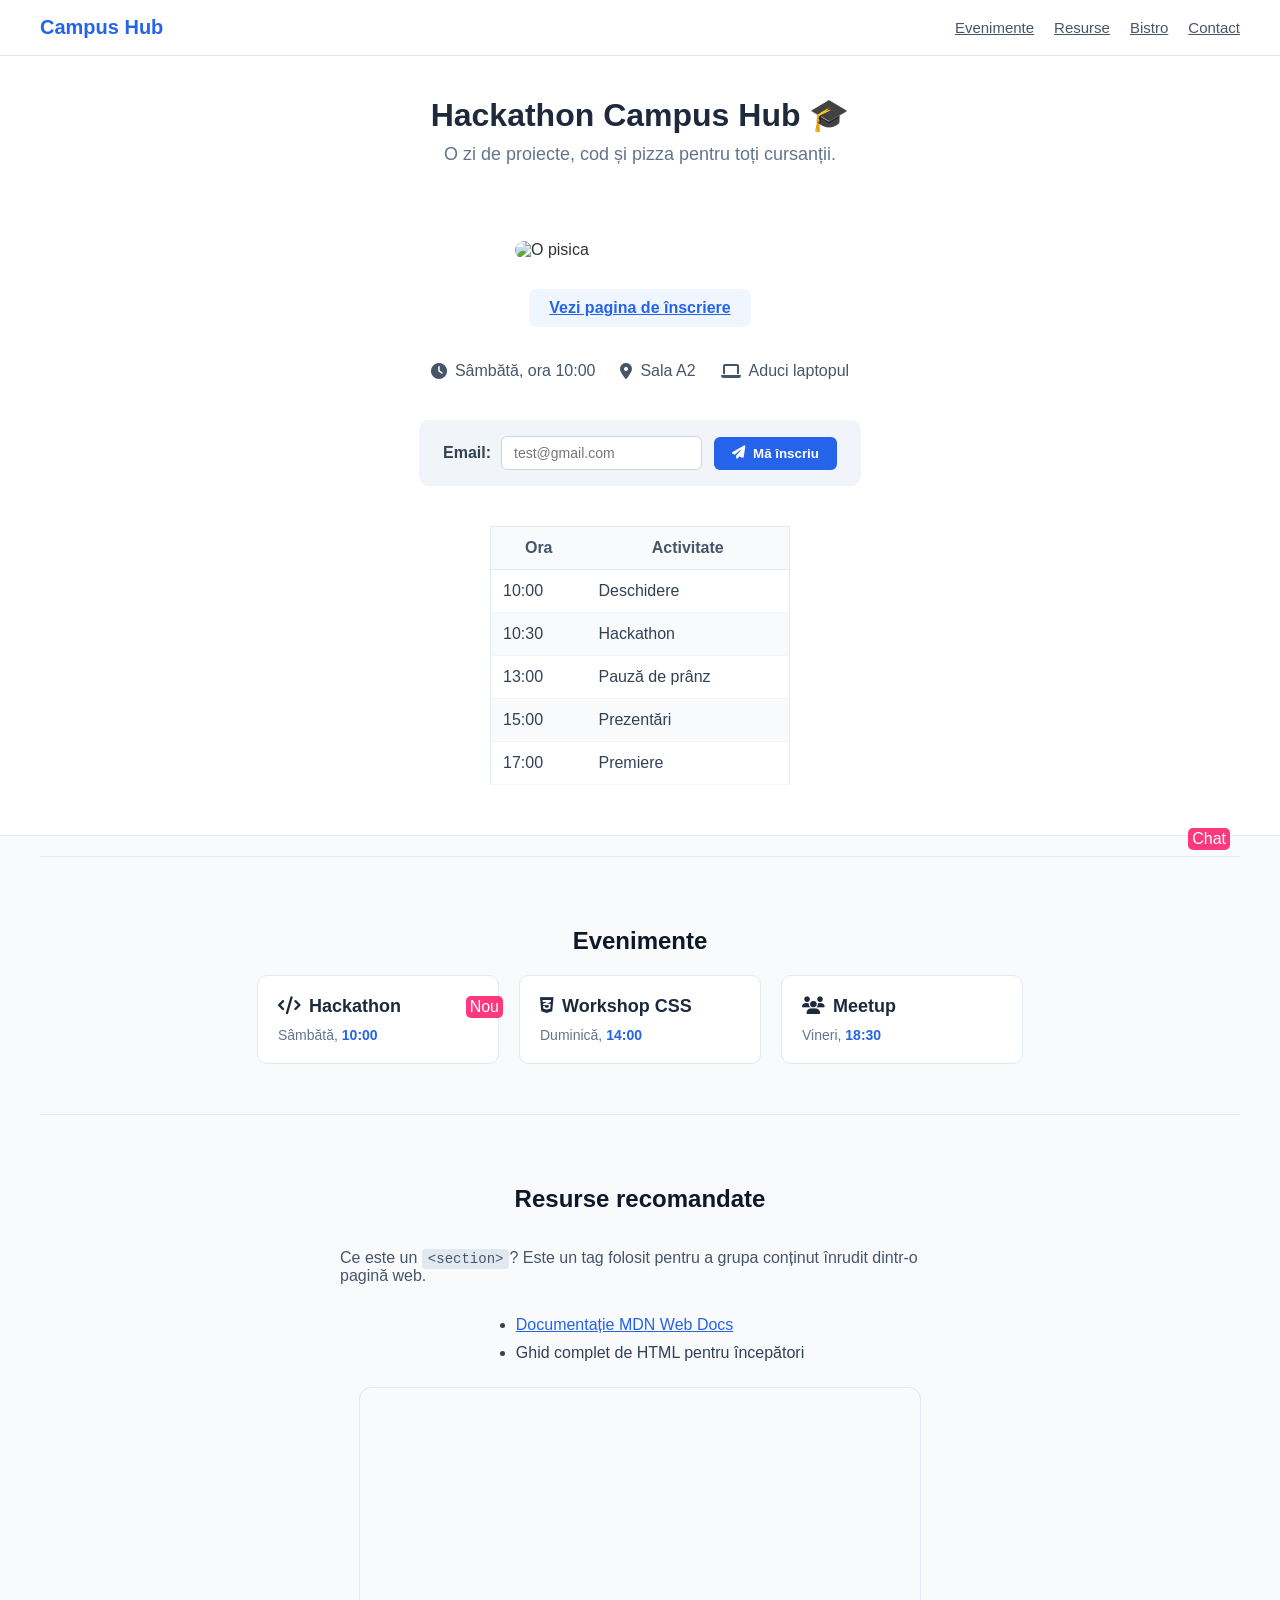
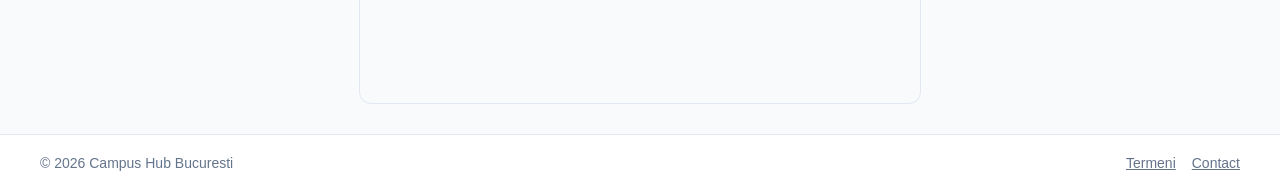
==== index.html @ 8737a5e2 "am adaugat orasul in footer" ====
<!doctype html>
<html lang="en">
  <head>
    <meta charset="UTF-8" />
    <meta name="viewport" content="width=device-width, initial-scale=1.0" />
    <title>Campus HUB</title>

    <link
      rel="stylesheet"
      href="https://cdnjs.cloudflare.com/ajax/libs/font-awesome/6.5.2/css/all.min.css"
    />
    <link rel="stylesheet" href="style.css" />
    <link rel="stylesheet" href="variabile.css" />
  </head>

  <body>
    <header class="header">
      <span class="logo">Campus Hub</span>

      <nav class="nav-list">
        <a href="#">Evenimente</a>
        <a href="#">Resurse</a>
        <a href="bistro/bistro.html">Bistro</a>
        <a href="#">Contact</a>
      </nav>
    </header>

    <section class="hero-section">
      <h1 class="titlu hero-title">Hackathon Campus Hub</h1>

      <p class="titlu hero-subtitle">
        O zi de proiecte, cod și pizza pentru toți cursanții.
      </p>

      <hr class="separator" />

      <img
        class="hero-img"
        src="https://www.humaneworld.org/sites/default/files/styles/responsive_3_4_350w/public/2019/03/aa-stinky-tiny-cats.jpg.webp?h=bf654dbc&itok=0CL5qWj7"
        alt="O pisica"
      />

      <!-- <br /> -->

      <div></div>

      <a
        class="btn-link"
        href="https://developer.mozilla.org/en-US/docs/Web/HTML/Reference/Elements/a"
        target="_blank"
        >Vezi pagina de înscriere</a
      >

      <ul class="info-list">
        <li><i class="fa-solid fa-clock"></i> Sâmbătă, ora 10:00</li>
        <li><i class="fa-solid fa-location-dot"></i> Sala A2</li>
        <li><i class="fa-solid fa-laptop"></i> Aduci laptopul</li>
      </ul>

      <form action="" class="signup-form">
        <label for="" class="form-label">
          Email:
          <input type="text" placeholder="test@gmail.com" class="form-input" />
        </label>

        <button class="btn-submit">
          <i class="fa-solid fa-paper-plane"></i> Mă înscriu
        </button>
      </form>

      <table class="schedule-table">
        <thead>
          <tr>
            <th>Ora</th>
            <th>Activitate</th>
          </tr>
        </thead>

        <tbody>
          <tr>
            <td>10:00</td>
            <td>Deschidere</td>
          </tr>
          <tr>
            <td>10:30</td>
            <td>Hackathon</td>
          </tr>
          <tr>
            <td>13:00</td>
            <td>Pauză de prânz</td>
          </tr>
          <tr>
            <td>15:00</td>
            <td>Prezentări</td>
          </tr>
          <tr>
            <td>17:00</td>
            <td>Premiere</td>
          </tr>
        </tbody>
      </table>
    </section>

    <hr class="separator" />

    <section class="evenimente">
      <h2>Evenimente</h2>

      <!--
        De ce <div> pentru carduri? <div> este un container generic de tip BLOCK:
        ocupă toată lățimea și poate conține alte elemente (titlu, text, etc.).
        <span> este INLINE: potrivit doar pentru o bucată de text din interiorul
        unui rând (ex: data evenimentului colorată), nu pentru a grupa un card întreg.
      -->
      <div class="card-container">
        <div class="card">
          <span class="card-nou">Nou</span>

          <h3><i class="fa-solid fa-code"></i> Hackathon</h3>
          <p>Sâmbătă, <span class="data">10:00</span></p>
        </div>

        <div class="card">
          <h3><i class="fa-brands fa-css3-alt"></i> Workshop CSS</h3>
          <p>Duminică, <span class="data">14:00</span></p>
        </div>

        <div class="card">
          <h3><i class="fa-solid fa-users"></i> Meetup</h3>
          <p>Vineri, <span class="data">18:30</span></p>
        </div>
      </div>
    </section>

    <hr class="separator" />

    <section class="resources-section">
      <h2>Resurse recomandate</h2>

      <p class="resource-description">
        Ce este un <code>&lt;section&gt;</code>? Este un tag folosit pentru a
        grupa conținut înrudit dintr-o pagină web.
      </p>

      <ul class="resources-list">
        <li>
          <a href="https://developer.mozilla.org" target="_blank"
            >Documentație MDN Web Docs</a
          >
        </li>
        <li>Ghid complet de HTML pentru începători</li>
      </ul>

      <iframe
        class="video-embed"
        width="560"
        height="315"
        src="https://www.youtube.com/embed/dQw4w9WgXcQ"
        title="YouTube video player"
        frameborder="0"
        allow="
          accelerometer;
          autoplay;
          clipboard-write;
          encrypted-media;
          gyroscope;
          picture-in-picture;
        "
        allowfullscreen
      >
      </iframe>
    </section>

    <!--
      TEMA DE ACASĂ (sesiunea 4): footer cu Flexbox.
      <footer> este tag-ul semantic pentru partea de jos a paginii: îi spune
      browserului și cititoarelor de ecran "aici se termină pagina".
      Are două copii directe: un <span> cu textul și un <nav> cu linkurile.
      Flexbox aranjează doar copiii DIRECȚI, de aceea linkurile stau într-un <nav>.
    -->
    <footer class="footer">
      <span>© 2026 Campus Hub Bucuresti</span>

      <nav class="footer-links">
        <a href="#">Termeni</a>
        <a href="#">Contact</a>
      </nav>
    </footer>

    <span class="card-nou chat-wid">Chat</span>
  </body>
</html>
---- style.css ----
/* Stiluri Generale */
body {
  font-family: "Segoe UI", Tahoma, Geneva, Verdana, sans-serif;
  color: #333333;
  background-color: #f8fafc;
  margin: 0;
  padding: 0;
}

/* Header & Navigare */
.header {
  display: flex;
  justify-content: space-between;
  align-items: center;
  background-color: #ffffff;
  padding: 16px 40px;
  border-bottom: 1px solid #e2e8f0;

  position: sticky;
  top: 0;
  z-index: 10;
}

.logo {
  font-size: 20px;
  font-weight: 700;
  color: #2563eb;
}

.nav-list {
  display: flex;
  gap: 20px;
  align-items: center;
}

.nav-list a {
  color: #475569;
  font-size: 15px;
  font-weight: 500;
}

a {
  color: #2563eb;
}

/* Secțiuni și Separatore */
section {
  padding: 30px 40px;
  display: flex;
  flex-direction: column;
  align-items: center;
}

.separator {
  border: 0;
  border-top: 1px solid #e2e8f0;
  margin: 20px 40px;
}

/* Secțiunea Hero / Principală */
.hero-section {
  background-color: #ffffff;
  border-bottom: 1px solid #e2e8f0;
}

.hero-title {
  font-size: 2rem;
  font-weight: 700;
  color: #1e293b;
  margin: 10px 0;
}

/* Diferența dintre pseudo-clasă și pseudo-element:
   - pseudo-clasa (:hover) stilizează elementul existent într-o anumită stare
     (ex. când mouse-ul este deasupra lui);
   - pseudo-elementul (::after) creează o parte nouă, virtuală, a elementului
     (ex. un emoji adăugat după text, care nu există în HTML). */

/* Pseudo-clasă: la hover se schimbă culoarea */
.hero-title:hover {
  color: #2563eb;
}

/* Pseudo-element: emoji după titlu */
.hero-title::after {
  content: " 🎓";
}

.hero-subtitle {
  font-size: 1.125rem;
  text-align: center;
  font-weight: 400;
  color: #64748b;
  margin: 0 0 20px 0;
}

.hero-img {
  width: 250px;
  max-width: 100%;
  border-radius: 12px;
  margin: 15px 0;

  top: 100px;
}

.btn-link {
  display: flex;
  align-items: center;
  justify-content: center;
  background-color: #eff6ff;
  color: #2563eb;
  padding: 10px 20px;
  border-radius: 8px;
  font-weight: 600;
  margin: 15px 0;
}

/* Liste de informații */
.info-list {
  display: flex;
  gap: 25px;
  padding: 0;
  margin: 20px 0;
}

.info-list li {
  display: flex;
  align-items: center;
  gap: 8px;
  color: #475569;
  font-weight: 500;
}

/* Formular înscriere */
.signup-form {
  display: flex;
  align-items: center;
  gap: 12px;
  background-color: #f1f5f9;
  padding: 16px 24px;
  border-radius: 10px;
  margin: 20px 0;
}

.form-label {
  display: flex;
  align-items: center;
  gap: 10px;
  font-weight: 600;
  color: #334155;
}

.form-input {
  padding: 8px 12px;
  border: 1px solid #cbd5e1;
  border-radius: 6px;
  font-size: 14px;
}

.btn-submit {
  display: flex;
  align-items: center;
  gap: 8px;
  background-color: #2563eb;
  color: #ffffff;
  border: none;
  padding: 9px 18px;
  border-radius: 6px;
  font-weight: 600;
}

/* Tabel */
.schedule-table {
  border-collapse: collapse;
  margin: 20px 0;
  width: 100%;
  max-width: 300px;
  background-color: #ffffff;
  border: 1px solid #e2e8f0;
  border-radius: 8px;
}

.schedule-table th {
  background-color: #f8fafc;
  color: #475569;
  font-weight: 600;
  padding: 12px;
  border-bottom: 1px solid #e2e8f0;
}

.schedule-table td {
  padding: 12px;
  color: #334155;
  border-bottom: 1px solid #f1f5f9;
}

/* Carduri Evenimente */
.evenimente h2,
.resources-section h2 {
  font-size: 24px;
  color: #0f172a;
  margin-bottom: 20px;
}

.card-container {
  display: flex;
  gap: 20px;
  justify-content: center;
  position: relative;
}

.card {
  background-color: #ffffff;
  border: 1px solid #e2e8f0;
  border-radius: 10px;
  padding: 20px;
  width: 200px;
  display: flex;
  flex-direction: column;
  gap: 10px;
  position: relative;
}

/* Tema sesiunii 7: transition pe .card (nu pe :hover), ca să meargă și la întoarcere */
.card {
  transition:
    box-shadow 0.3s ease,
    top 0.3s ease;
}

.card:hover {
  position: relative;
  top: -14px;
  box-shadow: 0 10px 24px blue;
}

#card-active {
  background-color: #1ef23a;
  right: 14px;
  z-index: 3;
}

.card-nou {
  color: white;
  padding: 2px 4px;
  border-radius: 5px;
  background-color: #fc397d;

  position: absolute;
  right: -5px;
  z-index: 2;
  /* top: -5; */
}

/* .card */

.card h3 {
  margin: 0;
  font-size: 18px;
  color: #1e293b;
  display: flex;
  align-items: center;
  gap: 8px;
}

.card p {
  margin: 0;
  color: #64748b;
  font-size: 14px;
}

.data {
  color: #2563eb;
  font-weight: 700;
}

/* Secțiunea Resurse */
.resource-description {
  color: #475569;
  max-width: 600px;
  margin-bottom: 15px;
}

code {
  background-color: #e2e8f0;
  padding: 2px 6px;
  border-radius: 4px;
  font-size: 14px;
}

.resources-list {
  display: flex;
  flex-direction: column;
  gap: 10px;
  margin-bottom: 25px;
}

.resources-list li {
  color: #334155;
}

.video-embed {
  width: 100%;
  max-width: 560px;
  height: auto;
  aspect-ratio: 16 / 9;
  border-radius: 12px;
  border: 1px solid #e2e8f0;
}

/* Footer */
.footer {
  display: flex;
  justify-content: space-between;
  align-items: center;
  background-color: #ffffff;
  padding: 20px 40px;
  border-top: 1px solid #e2e8f0;
  color: #64748b;
  font-size: 14px;
}

.footer-links {
  display: flex;
  gap: 16px;
}

.footer-links a {
  color: #64748b;
  font-weight: 500;
}

.chat-wid {
  position: fixed;
  right: 50px;
  bottom: 50px;
}

/* min-width =  */
/* width = doar daca ecranul === width */
/* max-width = de la 0 pana la max */

@media (max-width: 768px) {
  .header {
    padding: 12px 20px;
  }

  .nav-list {
    gap: 12px;
  }

  section {
    padding: 24px 20px;
  }

  .hero-title {
    font-size: 1.5rem;
    text-align: center;
  }

  .info-list {
    flex-direction: column;
    align-items: flex-start;
    gap: 12px;
  }

  .signup-form {
    flex-direction: column;
    align-items: stretch;
  }

  .form-label {
    flex-direction: column;
    align-items: flex-start;
  }

  .form-input,
  .btn-submit {
    box-sizing: border-box;
    width: 100%;
  }

  .btn-submit {
    justify-content: center;
  }

  .card-container {
    flex-direction: column;
    width: 100%;
  }

  .card {
    width: 100%;
    box-sizing: border-box;
  }

  .footer {
    flex-direction: column;
    gap: 12px;
  }

  .chat-wid {
    right: 20px;
    bottom: 20px;
  }
}

/* ==========================================================================
   Tema sesiunii 7: Campus Hub prinde viață
   ========================================================================== */

/* Rânduri alternate în agenda evenimentului */
.schedule-table tbody tr:nth-child(even) {
  background-color: #f8fafc;
}

/* Badge-ul „Nou” pulsează (doar cel din card, nu și butonul de chat) */
@keyframes pulse {
  0% {
    opacity: 1;
  }
  50% {
    opacity: 0.4;
  }
  100% {
    opacity: 1;
  }
}

.card .card-nou {
  animation: pulse 1.5s ease infinite;
}
---- variabile.css ----
:root {
  --color-primary: #2563eb;
  --bg: #111827;
  --text: #f9fafb;
  --row-alt: #374151;
}
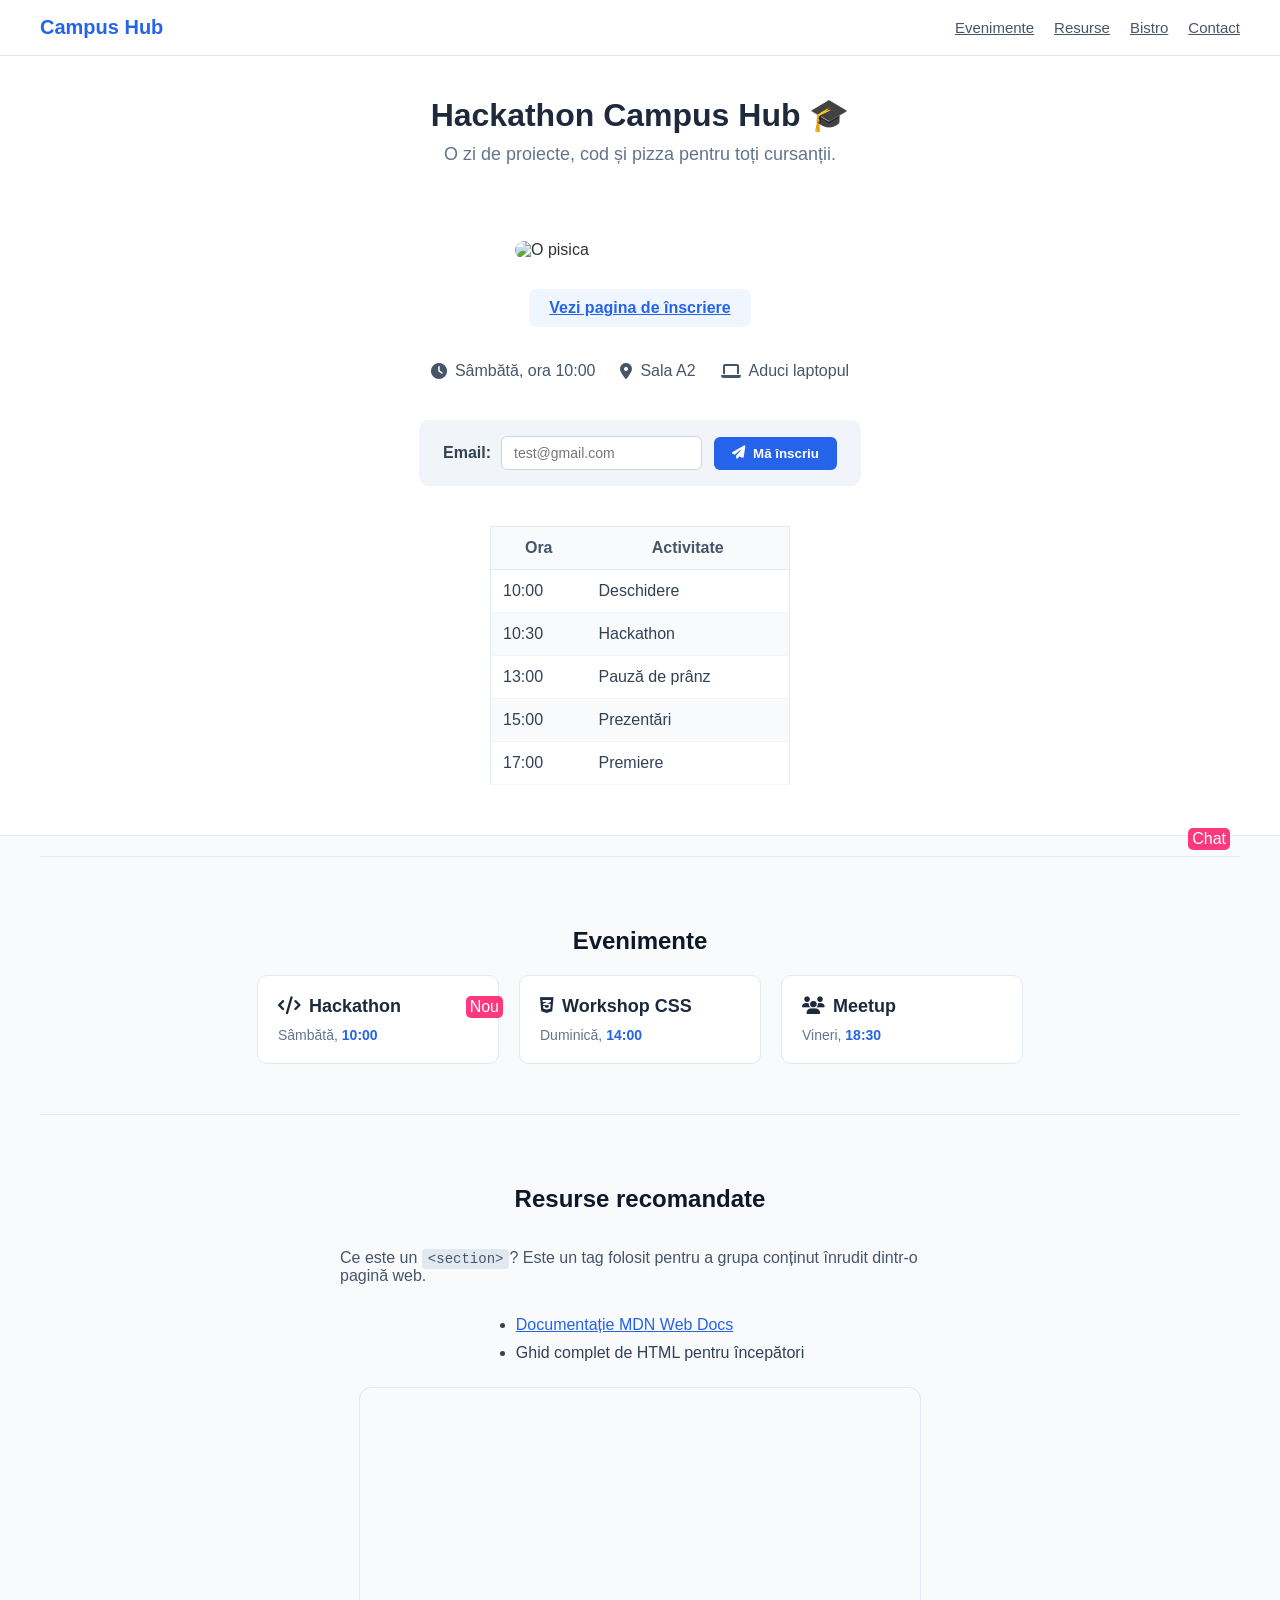
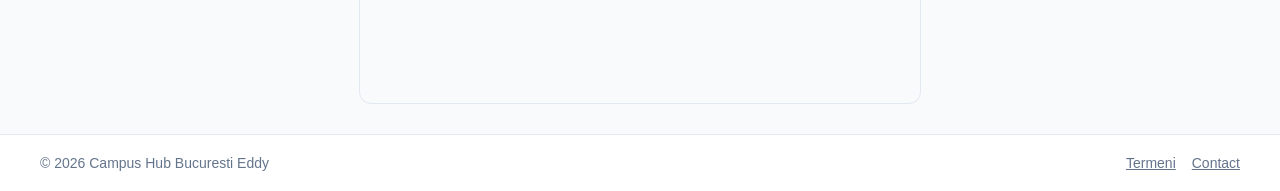
==== commit 50c21077: "Update tema-footer" ====
--- a/index.html
+++ b/index.html
@@ -179,7 +179,7 @@
       Flexbox aranjează doar copiii DIRECȚI, de aceea linkurile stau într-un <nav>.
     -->
     <footer class="footer">
-      <span>© 2026 Campus Hub Bucuresti</span>
+      <span>© 2026 Campus Hub Bucuresti Eddy</span>
 
       <nav class="footer-links">
         <a href="#">Termeni</a>
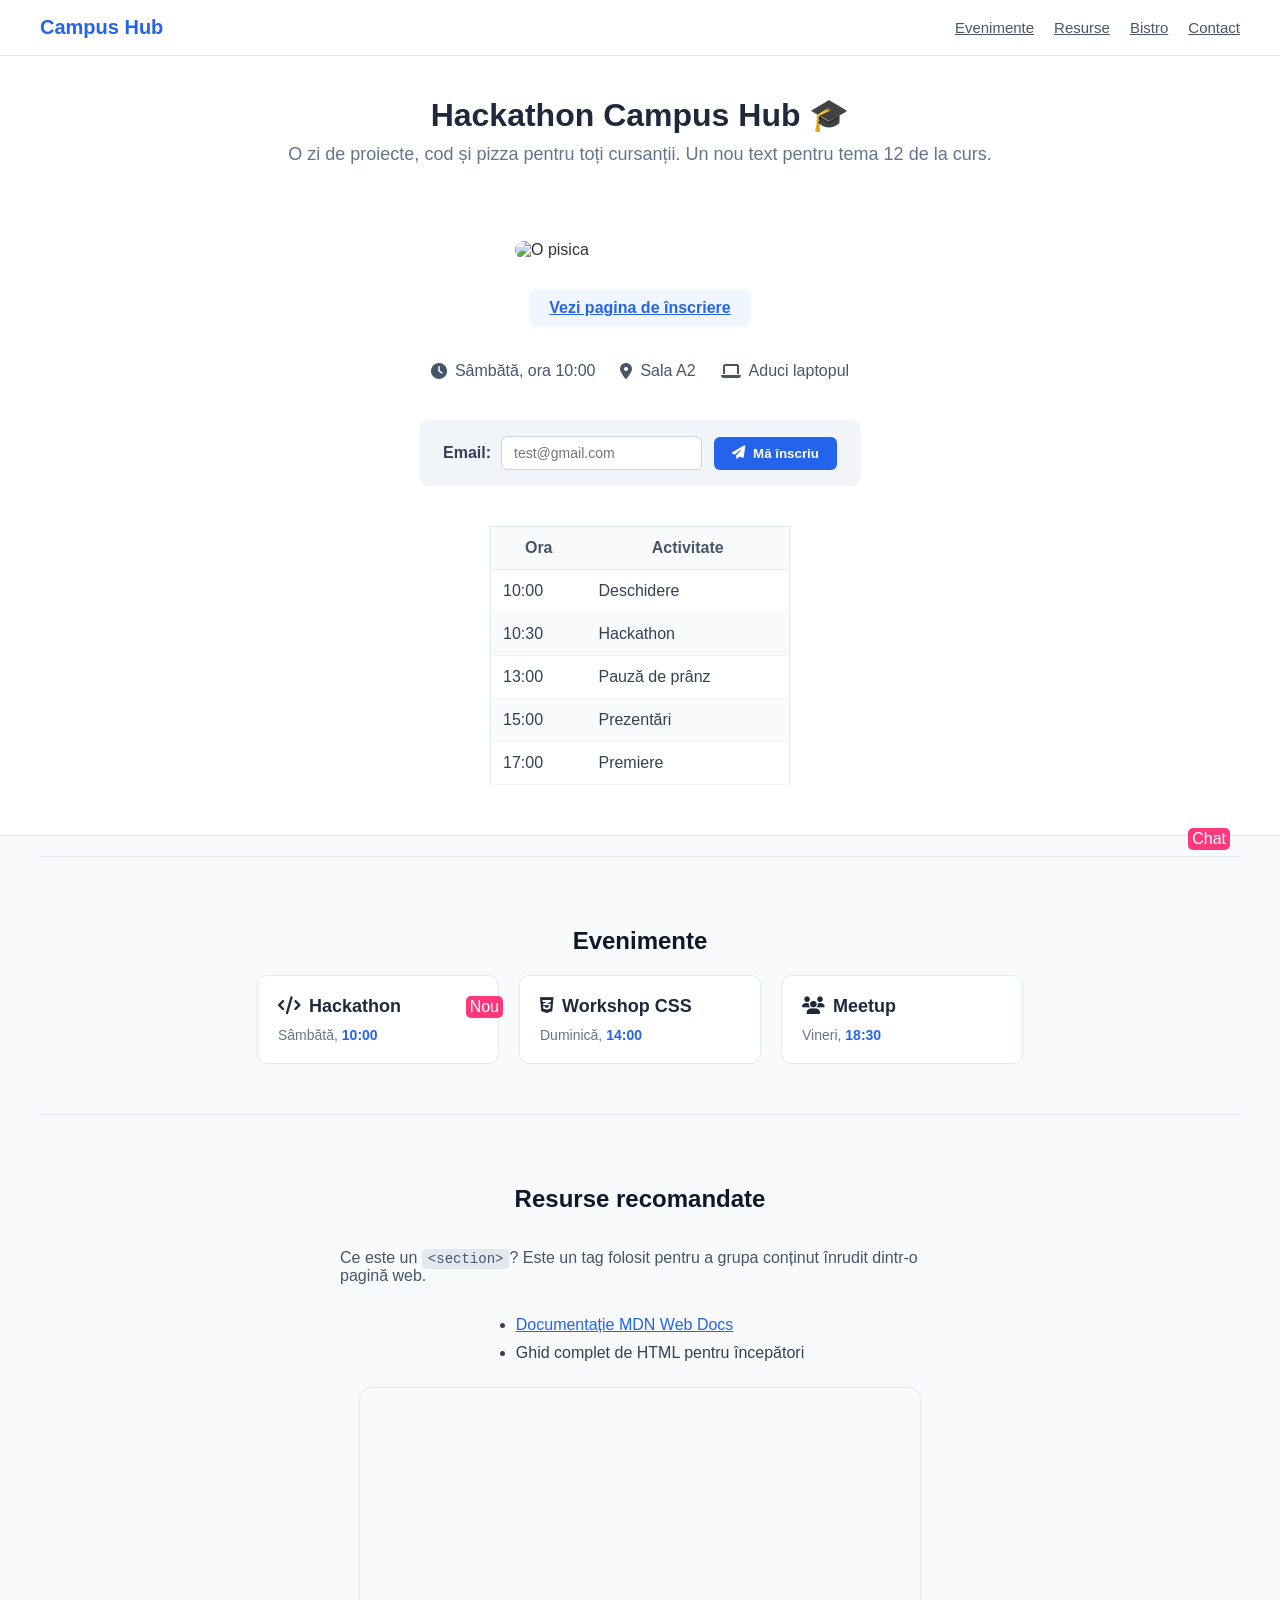
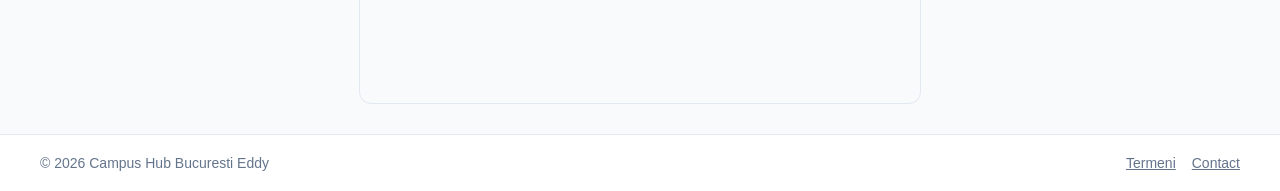
==== commit 51377a0c: "tema-12-nume" ====
--- a/index.html
+++ b/index.html
@@ -29,7 +29,7 @@
       <h1 class="titlu hero-title">Hackathon Campus Hub</h1>
 
       <p class="titlu hero-subtitle">
-        O zi de proiecte, cod și pizza pentru toți cursanții.
+        O zi de proiecte, cod și pizza pentru toți cursanții. Un nou text pentru tema 12 de la curs.
       </p>
 
       <hr class="separator" />
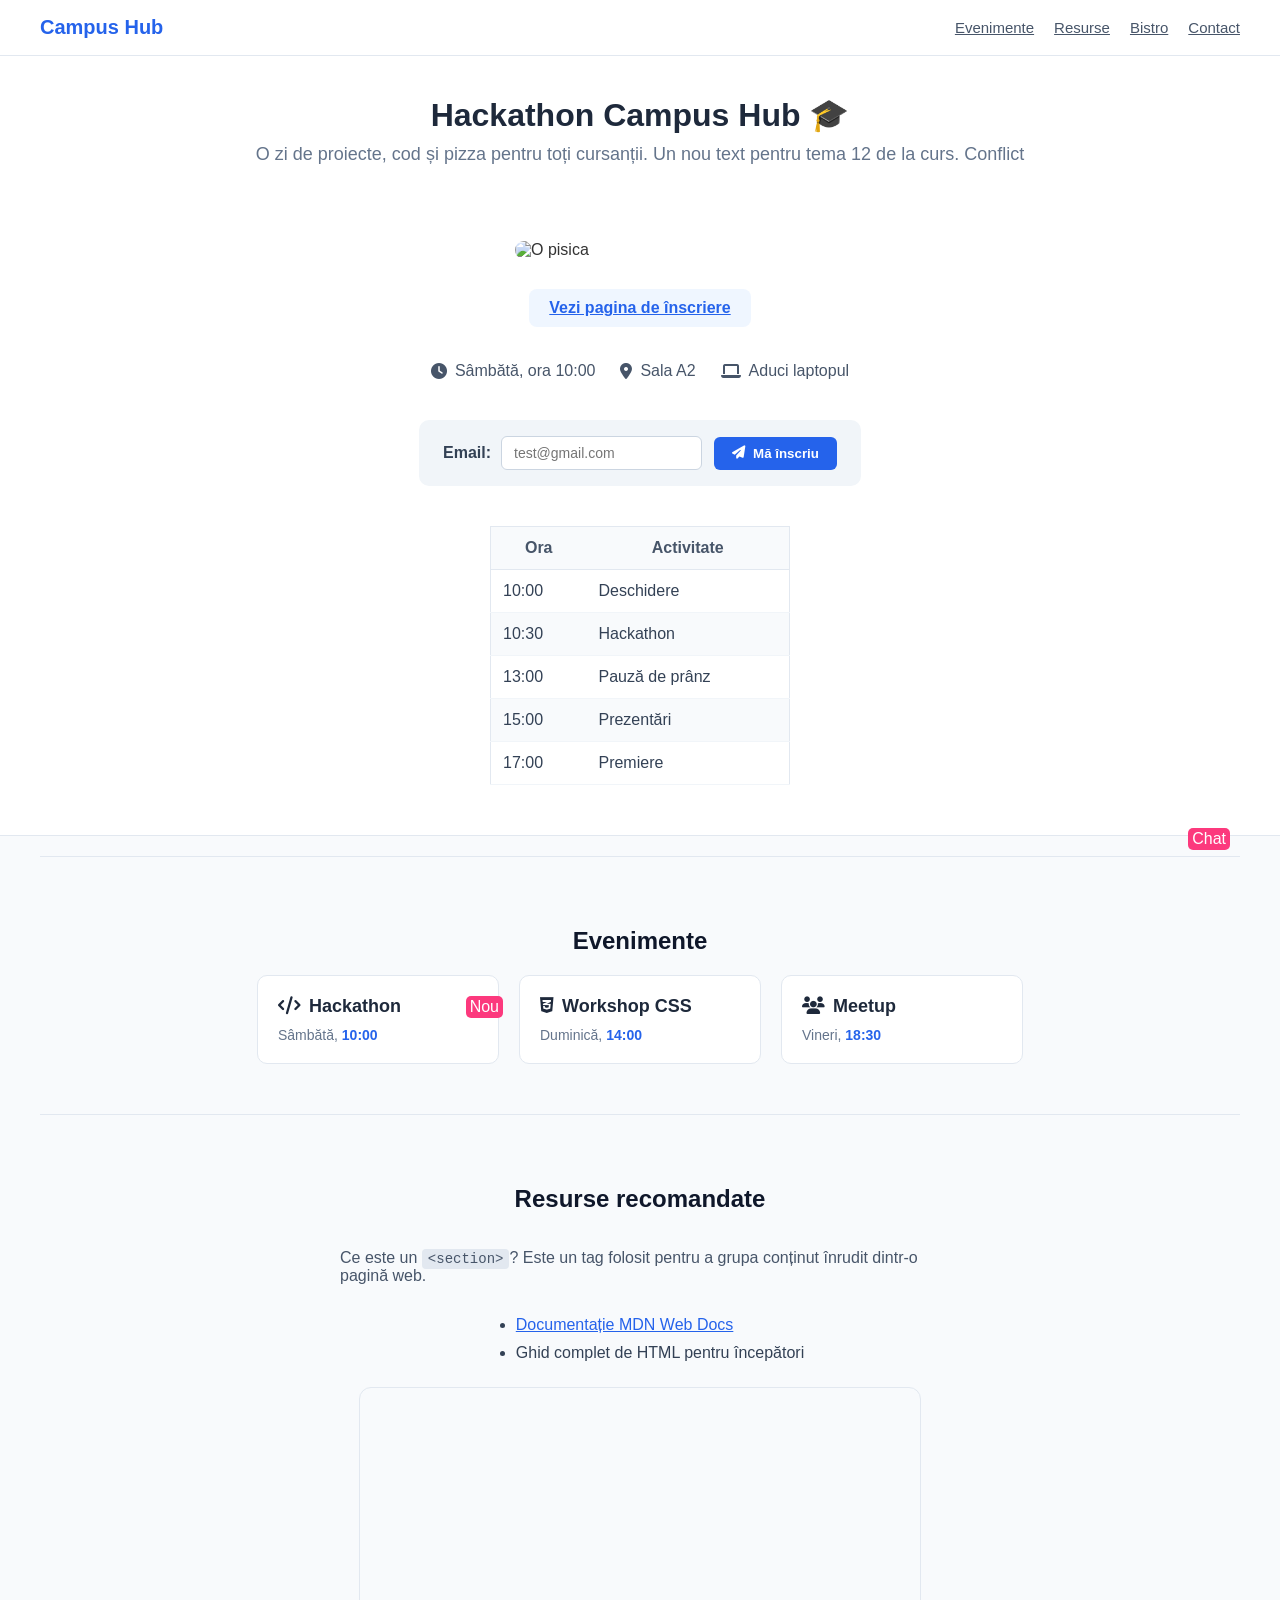
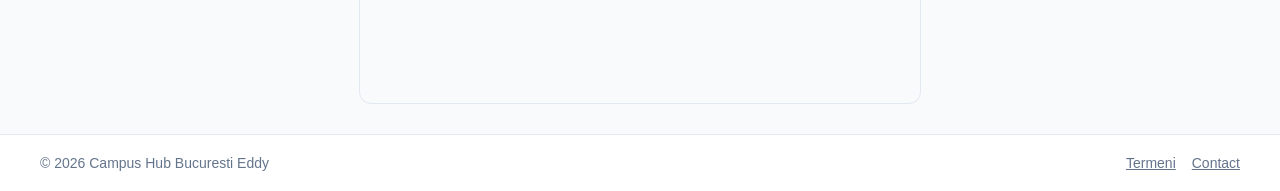
==== commit 492448ae: "Conflict test" ====
--- a/index.html
+++ b/index.html
@@ -30,6 +30,7 @@
 
       <p class="titlu hero-subtitle">
         O zi de proiecte, cod și pizza pentru toți cursanții. Un nou text pentru tema 12 de la curs.
+        Conflict
       </p>
 
       <hr class="separator" />
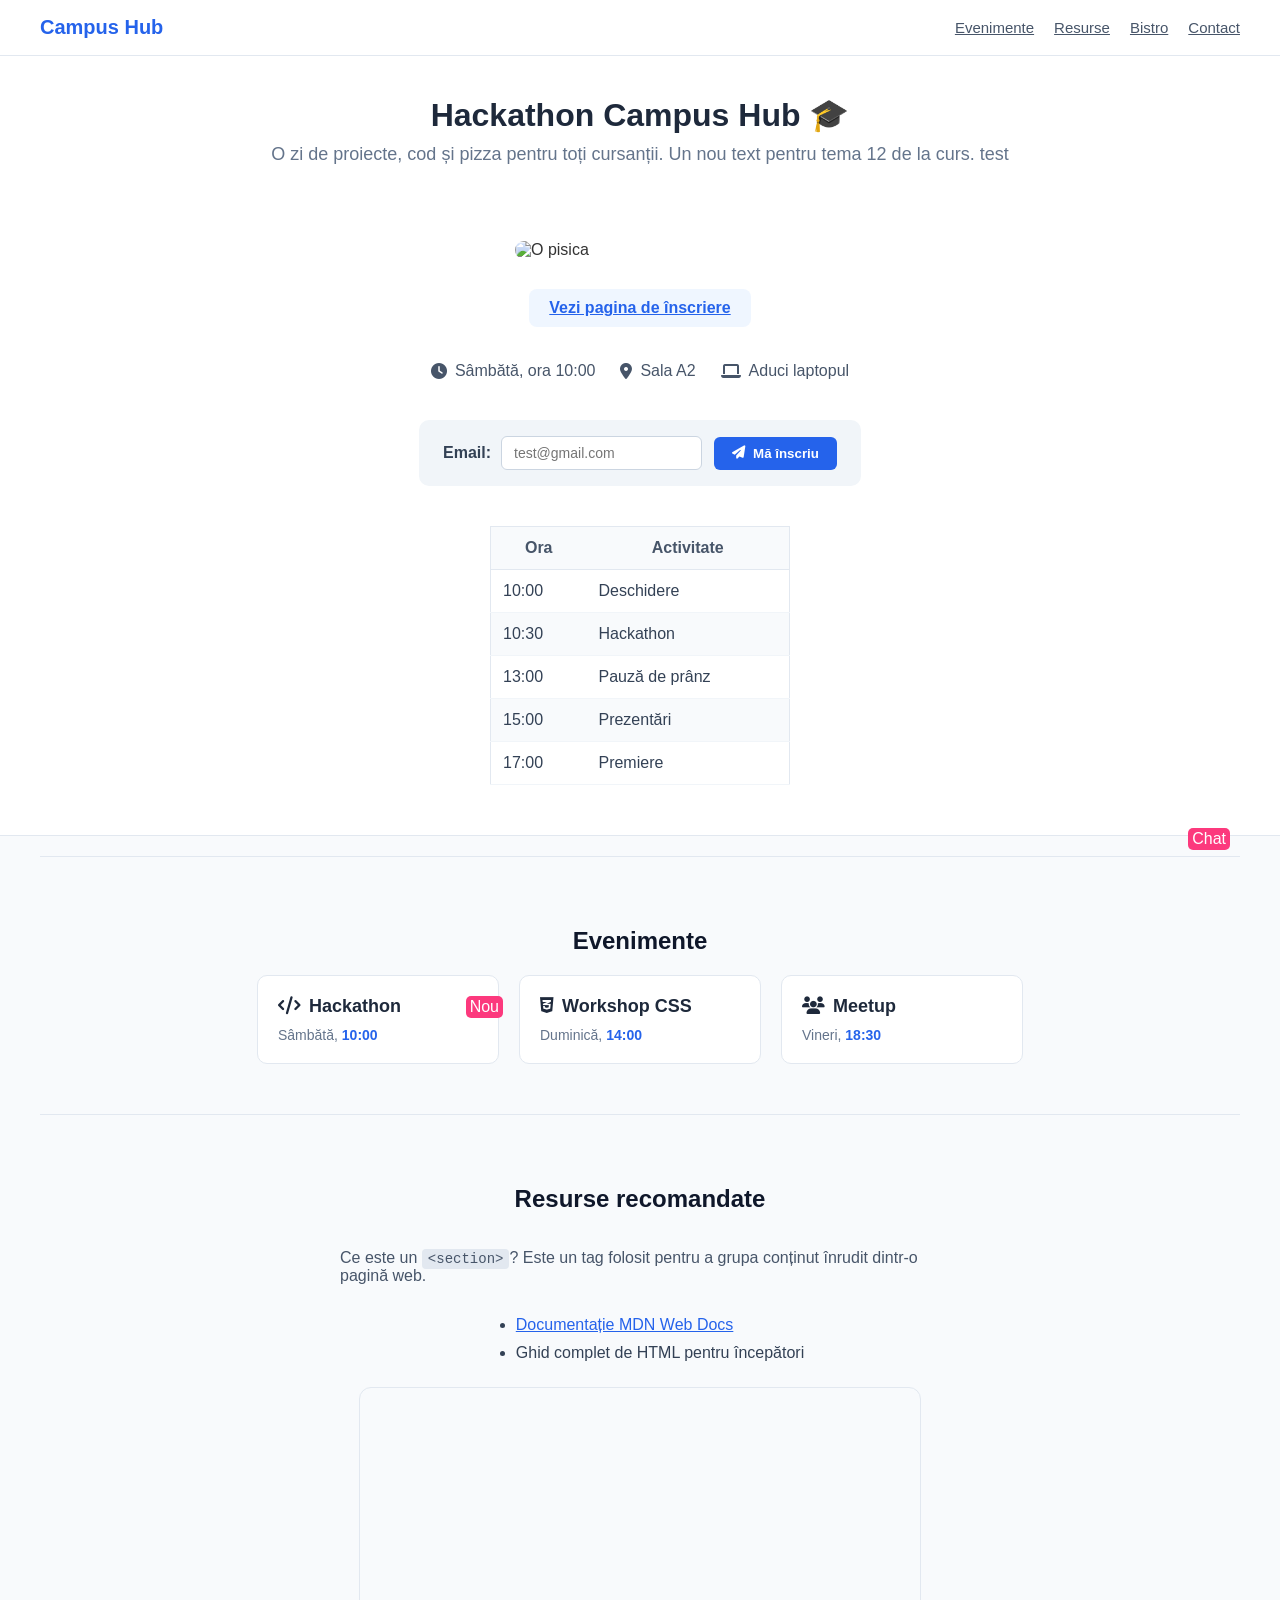
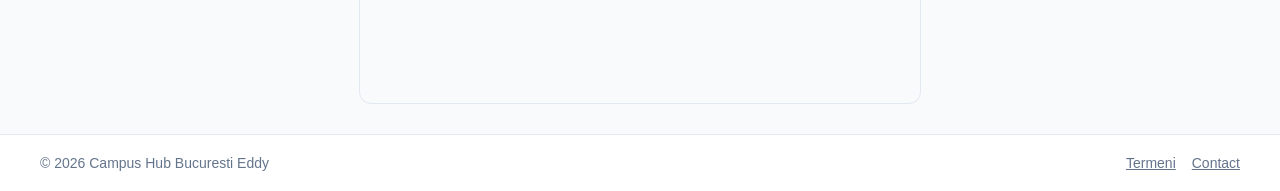
==== commit a9cdc7f2: "rezolvare conflict" ====
--- a/index.html
+++ b/index.html
@@ -30,7 +30,7 @@
 
       <p class="titlu hero-subtitle">
         O zi de proiecte, cod și pizza pentru toți cursanții. Un nou text pentru tema 12 de la curs.
-        Conflict
+        test
       </p>
 
       <hr class="separator" />
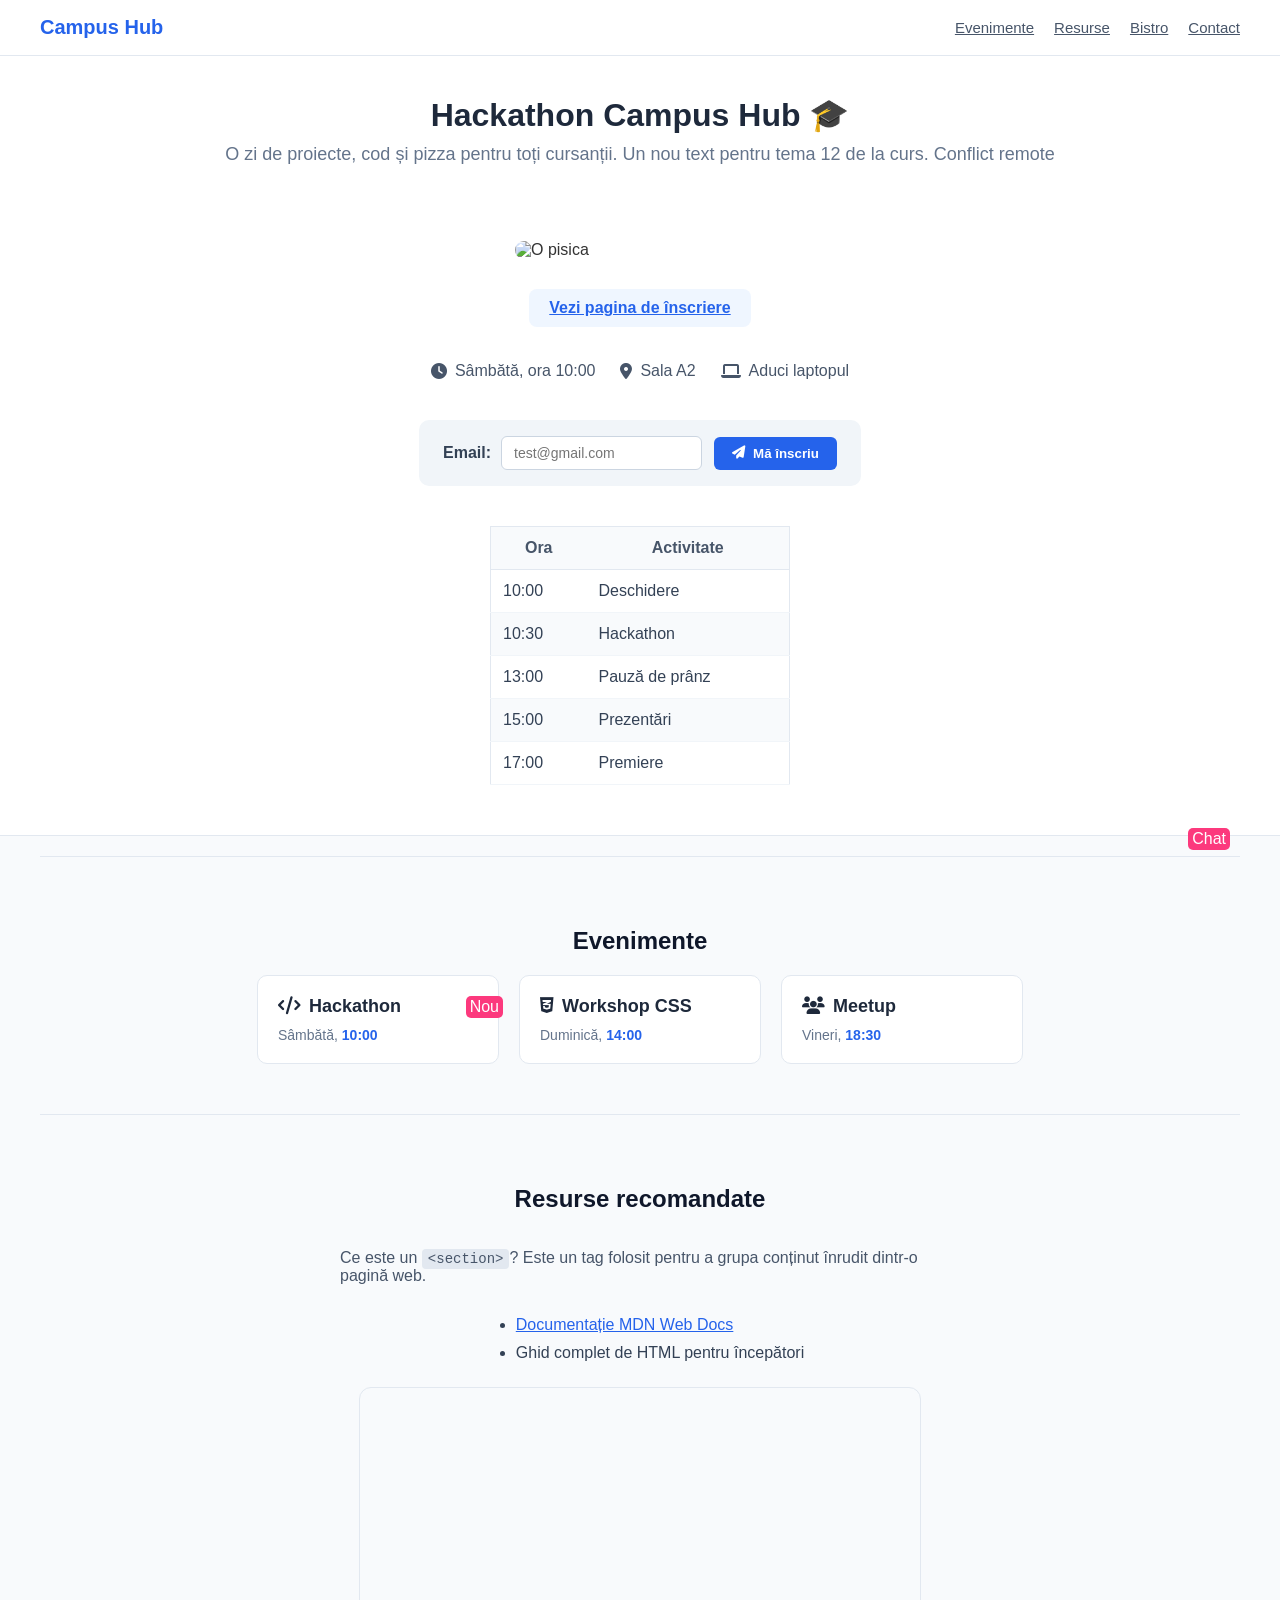
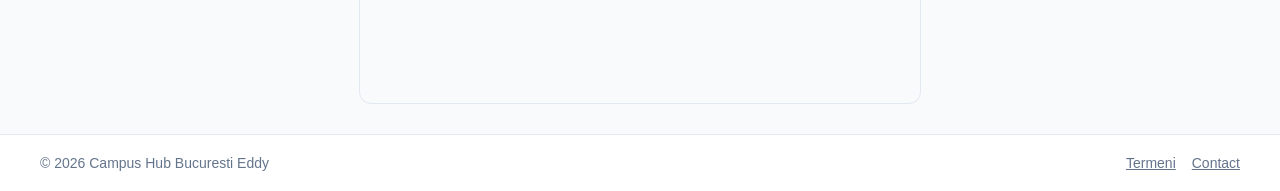
==== commit 80bf01bf: "Update index.html" ====
--- a/index.html
+++ b/index.html
@@ -30,7 +30,7 @@
 
       <p class="titlu hero-subtitle">
         O zi de proiecte, cod și pizza pentru toți cursanții. Un nou text pentru tema 12 de la curs.
-        test
+        Conflict remote
       </p>
 
       <hr class="separator" />
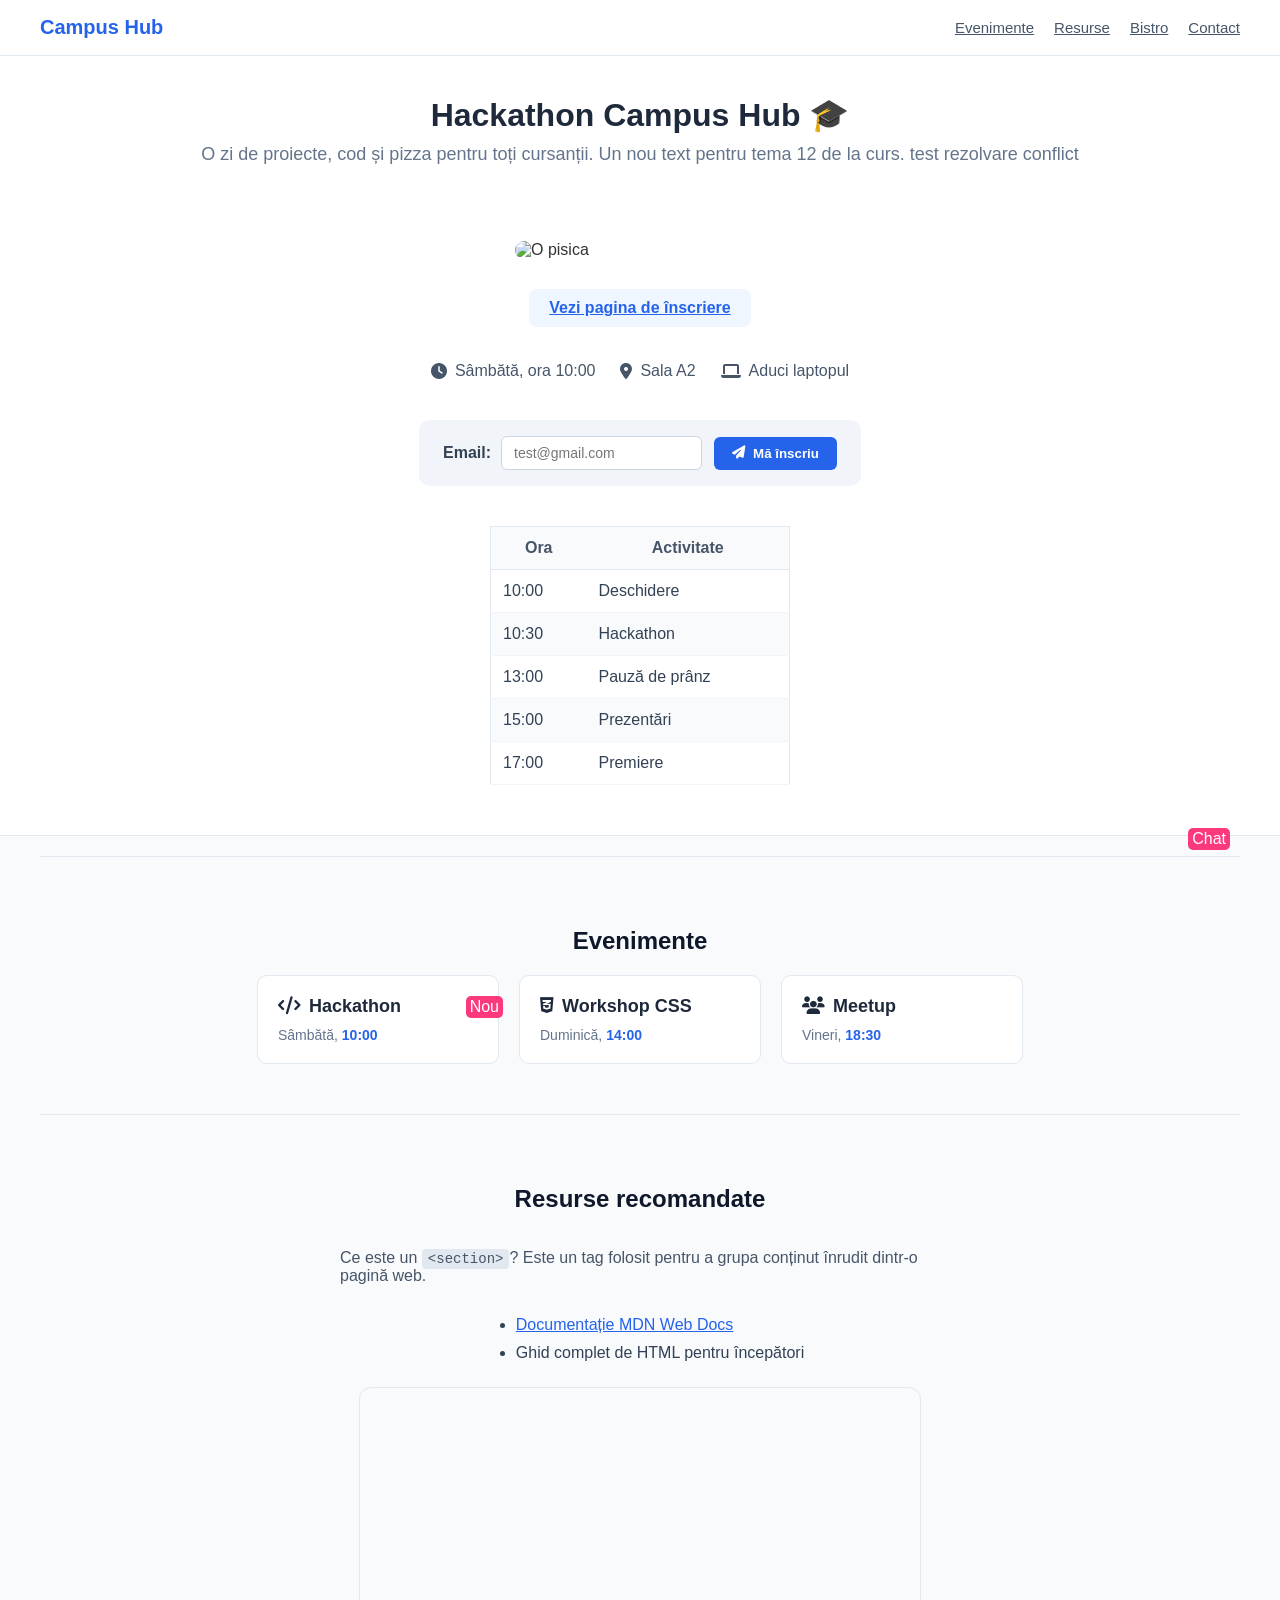
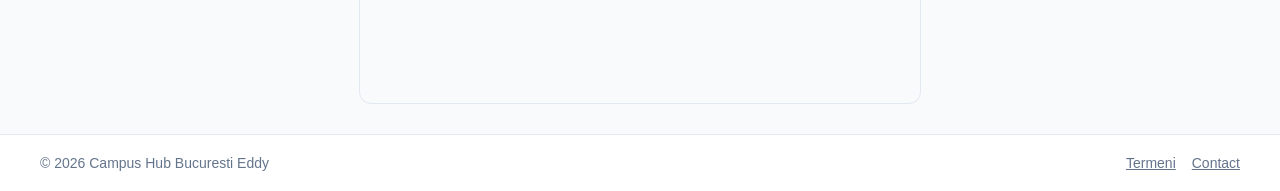
==== commit fcf4eb04: "rezolvare conflict" ====
--- a/index.html
+++ b/index.html
@@ -30,7 +30,7 @@
 
       <p class="titlu hero-subtitle">
         O zi de proiecte, cod și pizza pentru toți cursanții. Un nou text pentru tema 12 de la curs.
-        Conflict remote
+        test rezolvare conflict
       </p>
 
       <hr class="separator" />
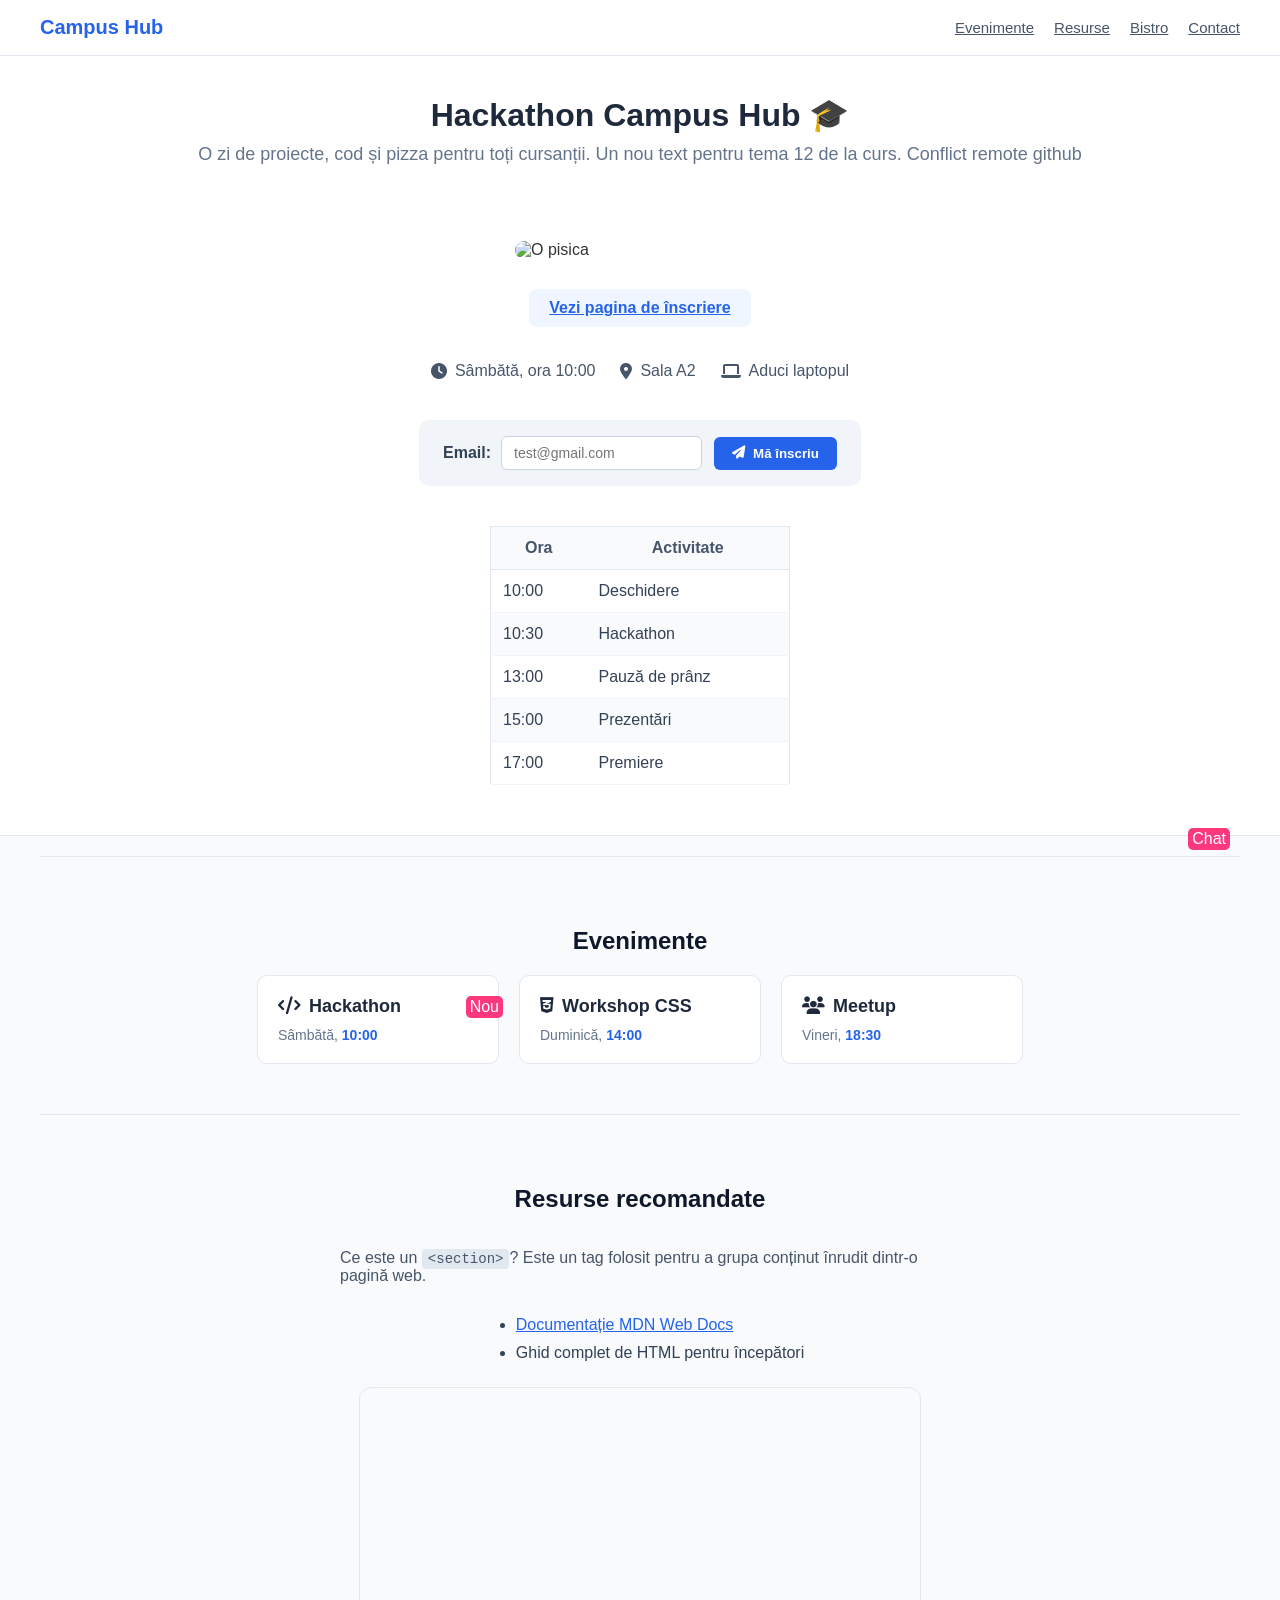
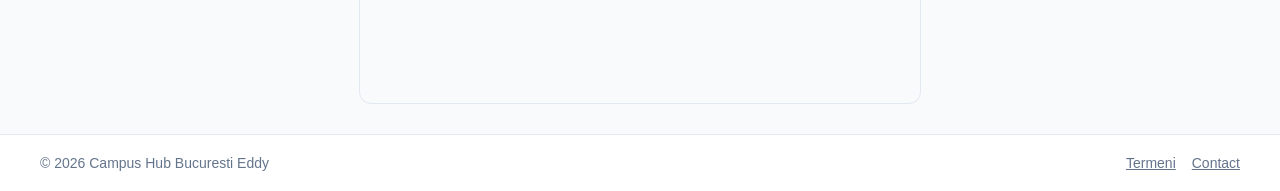
==== commit 7f73b5f4: "Update index.html" ====
--- a/index.html
+++ b/index.html
@@ -30,7 +30,7 @@
 
       <p class="titlu hero-subtitle">
         O zi de proiecte, cod și pizza pentru toți cursanții. Un nou text pentru tema 12 de la curs.
-        test rezolvare conflict
+        Conflict remote github
       </p>
 
       <hr class="separator" />
